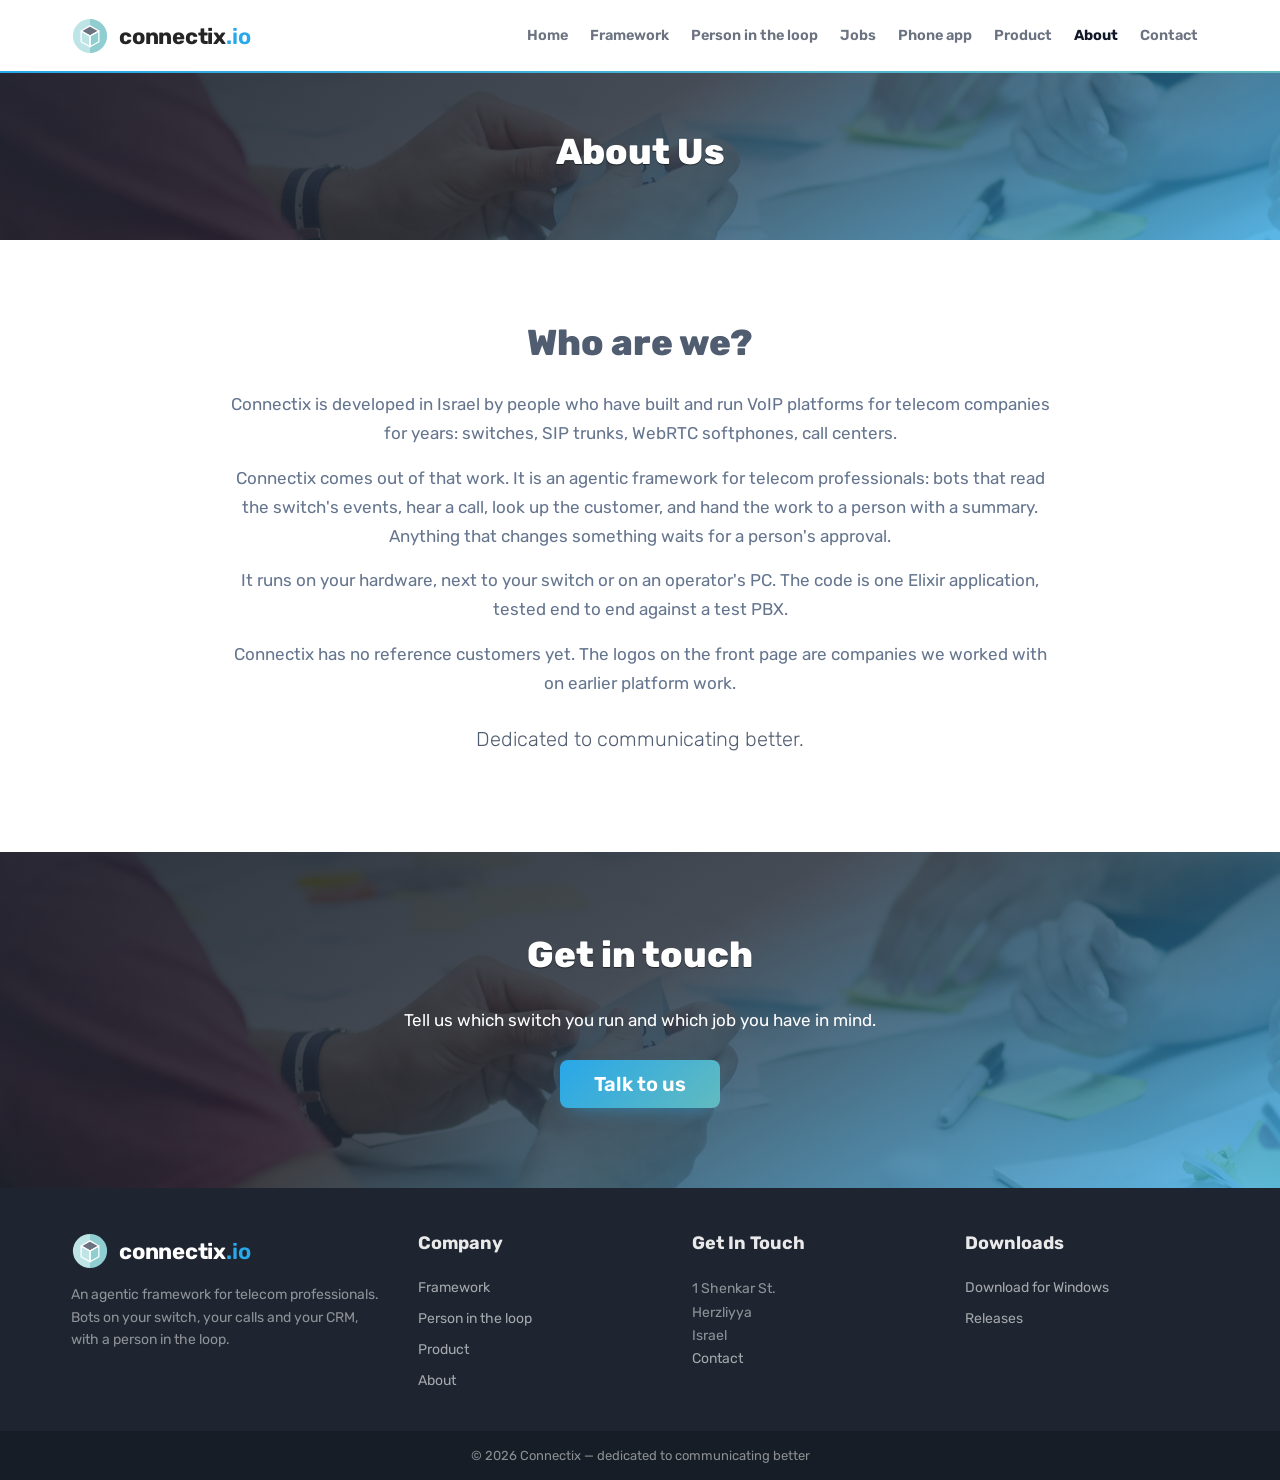
==== about.html @ 9d8bb8f0 "The site describes the code: an agentic framework for telecom professionals Front page: versioned bo" ====
<!DOCTYPE html>
<html lang="en">
<head>
  <meta charset="utf-8">
  <meta name="viewport" content="width=device-width, initial-scale=1.0">
  <title>About Us | Connectix</title>
  <meta name="description" content="Connectix is a B2B API based communication platform as a service which enables IT, ITSP, telephony and CRM professionals to generate VoIP solutions.">
  <meta name="author" content="Connectix">
  <link rel="icon" href="favicon.ico" sizes="32x32">
  <link rel="icon" type="image/svg+xml" href="favicon.svg">
  <link rel="apple-touch-icon" href="apple-touch-icon.png">
  <link rel="preconnect" href="https://fonts.googleapis.com">
  <link rel="preconnect" href="https://fonts.gstatic.com" crossorigin>
  <link href="https://fonts.googleapis.com/css2?family=Rubik:wght@300;400;500;600;700;800&display=swap" rel="stylesheet">
  <link rel="stylesheet" href="assets/css/site.css">
</head>
<body class="about-page">

<header class="header">
  <div class="container">
    <a class="brand" href="index.html" aria-label="Connectix home"><img src="assets/images/connectix-mark.svg" alt="" width="38" height="38"><span class="wm">connectix<span class="tld">.io</span></span>
    </a>
    <button class="nav-toggle" type="button" aria-expanded="false" aria-controls="nav">
      <span></span><span></span><span></span><span class="sr-only">Toggle navigation</span>
    </button>
    <nav class="nav" id="nav" aria-label="Main">
      <ul>
        <li><a href="index.html">Home</a></li>
        <li><a href="index.html#framework">Framework</a></li>
        <li><a href="index.html#loop">Person in the loop</a></li>
        <li><a href="index.html#jobs">Jobs</a></li>
        <li><a href="index.html#app">Phone app</a></li>
        <li><a href="product.html">Product</a></li>
        <li><a href="about.html" aria-current="page">About</a></li>
        <li><a href="contact.html">Contact</a></li>
      </ul>
    </nav>
  </div>
</header>

<main>

  <section class="hero hero-small">
    <div class="container">
      <h1>About Us</h1>
    </div>
  </section>

  <!-- voipappz.com (branch rotem) about.html, "Who are we?", with the product named Connectix -->
  <section id="who" class="section">
    <div class="container prose center">
      <h2 class="title">Who are we?</h2>
      <p>Connectix is developed in Israel by people who have built and run VoIP platforms for telecom companies for years: switches, SIP trunks, WebRTC softphones, call centers.</p>
      <p>Connectix comes out of that work. It is an agentic framework for telecom professionals: bots that read the switch's events, hear a call, look up the customer, and hand the work to a person with a summary. Anything that changes something waits for a person's approval.</p>
      <p>It runs on your hardware, next to your switch or on an operator's PC. The code is one Elixir application, tested end to end against a test PBX.</p>
      <p>Connectix has no reference customers yet. The logos on the front page are companies we worked with on earlier platform work.</p>
      <p class="vision">Dedicated to communicating better.</p>
    </div>
  </section>

  <section class="cta">
    <div class="container">
      <h2 class="title">Get in touch</h2>
      <p>Tell us which switch you run and which job you have in mind.</p>
      <a class="btn btn-cta btn-lg" href="contact.html">Talk to us</a>
    </div>
  </section>

</main>

<footer class="footer">
  <div class="container top">
    <div>
      <a class="brand" href="index.html" aria-label="Connectix home"><img src="assets/images/connectix-mark.svg" alt="" width="38" height="38"><span class="wm">connectix<span class="tld">.io</span></span>
      </a>
      <p class="blurb">An agentic framework for telecom professionals. Bots on your switch, your calls and your CRM, with a person in the loop.</p>
    </div>
    <div>
      <h3>Company</h3>
      <ul>
        <li><a href="index.html#framework">Framework</a></li>
        <li><a href="index.html#loop">Person in the loop</a></li>
        <li><a href="product.html">Product</a></li>
        <li><a href="about.html">About</a></li>
      </ul>
    </div>
    <div>
      <h3>Get In Touch</h3>
      <address>
        1 Shenkar St.<br>
        Herzliyya<br>
        Israel
      </address>
      <ul>
        <li><a href="contact.html">Contact</a></li>
      </ul>
    </div>
    <div>
      <h3>Downloads</h3>
      <ul>
        <li><a href="https://github.com/connectix-io/releases">Download for Windows</a></li>
        <li><a href="https://github.com/connectix-io/releases">Releases</a></li>
      </ul>
    </div>
  </div>
  <div class="bottom">
    <div class="container">&copy; 2026 Connectix &mdash; dedicated to communicating better</div>
  </div>
</footer>

<script src="assets/js/site.js"></script>
</body>
</html>
---- assets/css/site.css ----
/* Connectix site. One stylesheet, no framework.
   The look follows voipappz.com (its styles.css and the inline overrides on
   its index.html): Rubik, slate hero, white/soft sections, dark footer.
   The logo mark's own colours (#BFE4E6 / #8FCDD0 / #6B7280) stay in the mark. */

:root {
  --title: #505c70;        /* section titles */
  --ink: #111827;          /* card headings */
  --copy: #65758e;         /* body text */
  --copy-2: #5f7186;
  --muted: #6b7280;
  --line: #e5e7eb;
  --line-2: #dbe4eb;
  --soft: #f8fafc;
  --white: #ffffff;
  --accent: #1C8FCB;       /* links, table header */
  --accent-hover: #28A7E9;
  --sky: #62BBBF;          /* card sub-titles and rules */
  --sky-2: #28A7E9;        /* icons, flow labels */
  --light-blue: #a7ecef;   /* hero brand word, nav hover */
  --teal: #62BBBF;
  --navy: #1E2530;
  --slate: #65758e;
  --header: rgba(255, 255, 255, .92);
  --header-solid: #ffffff;
  --footer: #1E2530;
  --bottom: #171d26;
  --max: 1170px;
  --gutter: 16px;
  --font: 'Rubik', -apple-system, BlinkMacSystemFont, 'Segoe UI', 'Helvetica Neue', sans-serif;
}

*, *::before, *::after { box-sizing: border-box; }

html { -webkit-text-size-adjust: 100%; scroll-behavior: smooth; }
@media (prefers-reduced-motion: reduce) { html { scroll-behavior: auto; } }

body {
  margin: 0;
  font-family: var(--font);
  font-size: 16px;
  line-height: 1.5;
  color: var(--copy);
  background: var(--white);
  -webkit-font-smoothing: antialiased;
  -moz-osx-font-smoothing: grayscale;
}

h1, h2, h3, h4 { font-family: var(--font); color: var(--title); line-height: 1.25; margin: 0 0 14px; font-weight: 800; }
h1 { font-size: 36px; }
h2 { font-size: 30px; }
h3 { font-size: 20px; font-weight: 600; }
h4 { font-size: 17px; font-weight: 600; color: var(--ink); }
p { margin: 0 0 16px; line-height: 1.6; }
a { color: var(--accent); text-decoration: none; }
a:hover, a:focus { color: var(--accent-hover); text-decoration: underline; }
ul { margin: 0 0 16px; padding-left: 20px; }
li { margin-bottom: 6px; }
img, svg { max-width: 100%; }
code {
  font-family: ui-monospace, SFMono-Regular, Menlo, Consolas, monospace;
  font-size: .92em;
  background: var(--soft);
  padding: 1px 5px;
  border-radius: 4px;
  color: var(--ink);
}
table { border-collapse: collapse; }

.container { max-width: var(--max); margin: 0 auto; padding: 0 var(--gutter); }
.center { text-align: center; }
.narrow { max-width: 820px; margin-left: auto; margin-right: auto; }
.sr-only {
  position: absolute; width: 1px; height: 1px; padding: 0; margin: -1px;
  overflow: hidden; clip: rect(0, 0, 0, 0); white-space: nowrap; border: 0;
}
:focus-visible { outline: 3px solid var(--light-blue); outline-offset: 2px; }

/* ----- Header (voipappz: dark bar, white logo, uppercase 13px links) ----- */

.header {
  position: sticky;
  top: 0;
  z-index: 40;
  background: var(--header);
  color: #fff;
}
.header .container {
  display: flex;
  align-items: center;
  justify-content: space-between;
  min-height: 72px;
  position: relative;
}
.brand { display: inline-flex; align-items: center; color: #fff; }
.brand:hover, .brand:focus { text-decoration: none; }
.brand svg { height: 44px; width: auto; display: block; }
.brand .word { font-family: var(--font); font-weight: 600; letter-spacing: .01em; }

.nav-toggle {
  display: none;
  background: none;
  border: 0;
  padding: 8px;
  cursor: pointer;
}
.nav-toggle span { display: block; width: 22px; height: 3px; background: rgba(255, 255, 255, .6); margin: 4px 0; border-radius: 1px; }
.nav-toggle:hover span { background: #fff; }

.nav ul { list-style: none; margin: 0; padding: 0; display: flex; align-items: center; }
.nav li { margin: 0; }
.nav a {
  display: block;
  padding: 10px 11px;
  color: #fff;
  font-size: 13px;
  font-weight: 400;
  text-transform: uppercase;
  letter-spacing: .02em;
  white-space: nowrap;
}
.nav a:hover, .nav a:focus { color: var(--light-blue); text-decoration: none; }
.nav a[aria-current="page"] { color: var(--light-blue); font-weight: 700; }

@media (max-width: 991px) {
  .nav-toggle { display: block; }
  .nav {
    position: absolute;
    left: 0; right: 0; top: 100%;
    background: var(--header-solid);
    border-top: 1px solid rgba(255, 255, 255, .08);
    display: none;
  }
  .nav.is-open { display: block; }
  .nav ul { flex-direction: column; align-items: stretch; padding: 6px var(--gutter) 12px; }
  .nav a { padding: 12px 8px; font-size: 14px; }
}

/* ----- Buttons ----- */

.btn {
  display: inline-block;
  padding: 10px 30px;
  border-radius: 4px;
  font-weight: 400;
  font-size: 16px;
  line-height: 1.4;
  border: 1px solid transparent;
  cursor: pointer;
  text-decoration: none;
}
.btn:hover, .btn:focus { text-decoration: none; }
.btn-secondary { background: var(--slate); color: #fff; }
.btn-secondary:hover, .btn-secondary:focus { background: var(--title); color: #fff; }
.btn-ghost { background: transparent; color: #fff; border-color: rgba(255, 255, 255, .6); }
.btn-ghost:hover, .btn-ghost:focus { border-color: #fff; color: #fff; }
.btn-lg { font-size: 20px; padding: 10px 34px; }
.actions { display: flex; flex-wrap: wrap; gap: 12px; }
.actions.center { justify-content: center; }

/* ----- Hero (voipappz .home-promo: slate, white text, brand word in light blue) ----- */

.hero {
  background: var(--slate);
  color: #fff;
  padding: 70px 0 60px;
  text-align: center;
}
.hero .brand-word {
  display: block;
  font-size: 56px;
  font-weight: 800;
  color: var(--light-blue);
  text-shadow: 0 1px 1px rgba(0, 0, 0, .5);
  margin: 0 0 18px;
  line-height: 1.1;
}
.hero h1 {
  color: #fff;
  font-size: 26px;
  font-weight: 800;
  text-shadow: 0 1px 1px rgba(0, 0, 0, .5);
  margin: 0 0 16px;
}
.hero .lead {
  max-width: 760px;
  margin: 0 auto 36px;
  font-size: 18px;
  line-height: 1.55;
  font-weight: 400;
  color: #fff;
}
.hero .btn-note { display: block; margin-top: 12px; font-size: 13px; color: rgba(255, 255, 255, .85); }
/* the slanted tail under the hero, as voipappz's header triangle */
.hero-tail {
  height: 160px;
  background: var(--slate);
  clip-path: polygon(0 0, 100% 0, 50% 100%);
  margin-bottom: 20px;
}
.hero-small { padding: 56px 0 50px; }
.hero-small h1 { font-size: 36px; }
.hero-small .lead { margin-bottom: 0; }

@media (max-width: 767px) {
  .hero { padding: 48px 0 44px; }
  .hero .brand-word { font-size: 42px; }
  .hero h1 { font-size: 22px; }
  .hero .lead { font-size: 16px; }
  .hero-tail { height: 80px; }
  .hero-small h1 { font-size: 28px; }
  h1 { font-size: 30px; }
  h2 { font-size: 26px; }
}

/* ----- Sections ----- */

.section { padding: 80px 0; }
.section-soft { background: var(--soft); }
.section .title { text-align: center; font-size: 36px; font-weight: 800; color: var(--title); margin-bottom: 25px; }
.section .title.small { font-size: 24px; margin: 34px 0 8px; }
.section .intro { text-align: center; max-width: 820px; margin: 0 auto 50px; font-size: 20px; font-weight: 300; color: var(--copy); line-height: 1.5; }
.section .intro.tight { margin-bottom: 24px; font-size: 16px; font-weight: 400; }
.triband-hr { height: 1px; border: 0; background: #eee; margin: 40px 0; }
.wide-hr { width: 80%; height: 1px; border: 0; background: var(--line); margin: 30px auto; }
@media (max-width: 767px) {
  .section { padding: 56px 0; }
  .section .title { font-size: 1.8rem; margin-bottom: 20px; }
  .section .intro { font-size: 1rem; margin-bottom: 30px; }
}

/* ----- Grids ----- */

.grid { display: grid; gap: 22px; grid-template-columns: 1fr; }
@media (min-width: 640px) { .grid-2, .grid-3, .grid-4, .grid-5 { grid-template-columns: repeat(2, minmax(0, 1fr)); } }
@media (min-width: 992px) {
  .grid-3 { grid-template-columns: repeat(3, minmax(0, 1fr)); }
  .grid-4 { grid-template-columns: repeat(4, minmax(0, 1fr)); }
  .grid-5 { grid-template-columns: repeat(5, minmax(0, 1fr)); }
}

/* ----- Items (voipappz .item-inner: icon, sub-title, short rule, desc) ----- */

.item { text-align: center; padding: 22px 24px; }
.item .icon {
  width: 48px; height: 48px;
  margin: 0 auto 15px;
  display: grid; place-items: center;
  color: var(--sky-2);
}
.item .icon svg { width: 44px; height: 44px; fill: none; stroke: currentColor; stroke-width: 1.3; stroke-linecap: round; stroke-linejoin: round; }
.item .icon.small svg { width: 25px; height: 25px; stroke-width: 1.8; }
.item h3 { font-size: 18px; line-height: 1.35; font-weight: 600; color: var(--sky); margin: 0 0 6px; }
.item h3.upper { text-transform: uppercase; }
.item hr { width: 42px; height: 1px; border: 0; background: var(--sky); margin: 15px auto 6px; }
.item p { font-size: 15px; line-height: 1.65; color: var(--copy); padding-top: 8px; margin: 0; }
@media (max-width: 767px) { .item { padding: 20px 8px; } }

/* "Who uses" columns */
.who h4 { font-size: 18px; line-height: 1.35; color: var(--sky-2); font-weight: 600; margin-bottom: 10px; }
.who p { color: var(--muted); font-size: 15px; line-height: 1.65; }
.who .grid > div { padding: 10px 0; }

/* flow cards */
.flow-card { padding: 22px 18px; }
.flow-card .flow-label { color: var(--sky-2); font-size: 11px; font-weight: 700; letter-spacing: .09em; text-transform: uppercase; margin-bottom: 9px; }
.flow-card h4 { color: var(--ink); font-size: 17px; line-height: 1.35; margin: 0 0 9px; }
.flow-card p { color: var(--muted); font-size: 14px; line-height: 1.6; margin: 0; }

.release-path-label { margin: 26px auto 8px; color: var(--ink); font-size: 14px; font-weight: 600; text-align: center; }
.release-path {
  display: flex; flex-wrap: wrap; justify-content: center; align-items: center;
  gap: 8px 12px; max-width: 980px; margin: 0 auto;
  color: #566579; font-size: 13px; font-weight: 600; line-height: 1.55; text-align: center;
}
.release-path b { color: var(--sky-2); font-size: 18px; font-weight: 400; }

/* ----- Testimonials ----- */

.quote-card { padding: 10px 20px 20px; }
.quote-card blockquote {
  position: relative;
  margin: 0 0 18px;
  padding: 0 0 0 34px;
  font-size: 15px;
  line-height: 1.7;
  color: var(--copy);
}
.quote-card blockquote::before {
  content: '\201C';
  position: absolute; left: 0; top: -8px;
  font-size: 44px; line-height: 1; color: var(--light-blue); font-family: Georgia, serif;
}
.quote-card .name { margin: 0; padding-left: 34px; color: var(--title); font-weight: 600; font-size: 14px; }
.quote-card .source-title { display: block; font-weight: 400; color: var(--copy); font-size: 13px; }

/* ----- Pricing (voipappz inline table styles) ----- */

.pricing-lead { text-align: center; font-size: 18px; font-weight: 300; color: var(--copy); max-width: 820px; margin: 0 auto 28px; }
.pricing-table { max-width: 980px; margin: 0 auto 18px; border: 1px solid var(--line-2); border-radius: 8px; overflow-x: auto; }
.pricing-row { display: grid; grid-template-columns: 1.05fr 1.25fr 1.15fr 1.2fr 1.2fr; min-width: 680px; align-items: center; }
.pricing-row > span { padding: 14px 12px; border-right: 1px solid var(--line-2); color: var(--ink); font-size: 14px; text-align: center; }
.pricing-row > span:last-child { border-right: 0; }
.pricing-row.head { background: var(--accent); }
.pricing-row.head > span { color: #fff; font-weight: 700; font-size: 13px; }
.pricing-row:not(.head):nth-child(even) { background: var(--soft); }
.pricing-row .tier { font-weight: 600; }
.included { max-width: 940px; margin: 26px auto 20px; }
.included h4 { margin: 0 0 12px; color: var(--ink); font-size: 18px; font-weight: 600; }
.included table { width: 100%; border: 1px solid var(--line-2); background: #fff; }
.included th, .included td { padding: 12px 14px; border-bottom: 1px solid var(--line-2); color: var(--muted); font-size: 14px; line-height: 1.5; text-align: left; vertical-align: top; }
.included th { width: 24%; color: var(--ink); font-weight: 600; background: var(--soft); }
.included tr:last-child th, .included tr:last-child td { border-bottom: 0; }
.pricing-notes { max-width: 940px; margin: 0 auto 24px; color: var(--copy); font-size: 15px; }
.pricing-notes p { margin: 0 0 8px; }
@media (max-width: 640px) {
  .pricing-table { border: 0; border-radius: 0; overflow: visible; }
  .pricing-row.head { display: none; }
  .pricing-row { min-width: 0; grid-template-columns: repeat(2, minmax(0, 1fr)); margin: 0 0 10px; overflow: hidden; border: 1px solid var(--line-2); border-radius: 7px; }
  .pricing-row > span { min-height: 60px; padding: 9px 10px; border-right: 1px solid var(--line-2); border-bottom: 1px solid var(--line-2); text-align: left; }
  .pricing-row > span:nth-child(even) { border-right: 0; }
  .pricing-row > span:nth-last-child(-n+2) { border-bottom: 0; }
  .pricing-row .tier { grid-column: 1 / -1; min-height: 0; padding: 10px 12px; background: var(--accent); color: #fff; border: 0; text-align: center; }
  .pricing-row > span:not(.tier)::before { content: attr(data-label); display: block; margin-bottom: 4px; color: var(--copy); font-size: 10px; font-weight: 700; letter-spacing: .04em; text-transform: uppercase; }
  .included th, .included td { display: block; width: 100%; }
  .included th { padding-bottom: 5px; border-bottom: 0; }
  .included td { padding-top: 3px; }
}

/* ----- FAQ (voipappz .indiv-faq, as <details>) ----- */

.faq { max-width: 980px; margin: 0 auto; border-top: 1px solid #d8e1e8; }
.faq-title { max-width: 980px; margin: 0 auto 26px; text-align: left; }
.faq details { border-bottom: 1px solid #d8e1e8; }
.faq summary {
  list-style: none;
  cursor: pointer;
  position: relative;
  padding: 20px 52px 20px 0;
  color: var(--ink);
  font-size: 17px;
  font-weight: 600;
  line-height: 1.4;
}
.faq summary::-webkit-details-marker { display: none; }
.faq summary::after {
  content: '+';
  position: absolute; right: 8px; top: 50%;
  transform: translateY(-50%);
  width: 28px; height: 28px;
  border: 1px solid var(--line-2); border-radius: 50%;
  text-align: center; line-height: 26px;
  color: var(--accent); font-weight: 400; font-size: 20px;
}
.faq details[open] summary::after { content: '\2212'; }
.faq details p { padding: 0 52px 22px 0; margin: 0; color: var(--muted); font-size: 15px; line-height: 1.75; }
.faq-note { max-width: 980px; margin: 18px auto 0; color: var(--muted); font-size: 14px; line-height: 1.65; }
@media (max-width: 767px) {
  .faq summary { padding: 17px 42px 17px 0; font-size: 16px; }
  .faq details p { padding: 0 40px 19px 0; font-size: 14px; }
}

/* ----- Customers (voipappz #logos: grayscale, .64 opacity, 5 per row) ----- */

.logos .row {
  display: flex; flex-wrap: wrap; justify-content: center; align-items: center;
  gap: 18px 44px;
  max-width: 1000px; margin: 0 auto;
}
.logos .row > * { flex: 0 0 auto; }
.logos img {
  display: block;
  width: auto;
  filter: grayscale(100%);
  opacity: .64;
  transition: filter .2s ease, opacity .2s ease, transform .2s ease;
}
.logos img:hover { filter: none; opacity: 1; transform: translateY(-2px); }
.logos .wordmark { display: inline-block; color: var(--title); font-size: 20px; font-weight: 700; letter-spacing: .01em; line-height: 1.25; white-space: nowrap; }
.logos .wordmark.long { font-size: 17px; white-space: normal; text-align: center; }
@media (max-width: 767px) {
  .logos .row { gap: 14px 22px; }
  .logos img { max-height: 40px; }
}
@media (prefers-reduced-motion: reduce) { .logos img { transition: none; } }

/* ----- Get in touch (voipappz .cta-section) ----- */

.cta {
  background: var(--slate);
  color: #fff;
  padding: 80px 0;
  text-align: center;
}
.cta .title { color: #fff; font-size: 36px; font-weight: 800; text-shadow: 0 1px 1px rgba(0, 0, 0, .5); margin: 0 0 30px; }
.cta .contact-info { font-size: 24px; margin-bottom: 26px; }
.cta .contact-info span { display: block; }
.cta .contact-info .intro { font-size: 16px; color: rgba(255, 255, 255, .85); margin-bottom: 6px; }
.cta .contact-info a:hover { color: #fff; }
.cta p { max-width: 720px; margin: 0 auto 26px; font-size: 17px; }
.cta .btn-note { display: block; margin-top: 12px; font-size: 13px; color: rgba(255, 255, 255, .85); }

/* ----- Product page feature blocks ----- */

.feature { padding: 56px 0; border-top: 1px solid var(--line); }
.feature .inner { display: grid; gap: 28px 48px; grid-template-columns: 1fr; align-items: start; }
@media (min-width: 900px) { .feature .inner { grid-template-columns: minmax(0, 5fr) minmax(0, 7fr); } }
.feature .label { color: var(--sky-2); font-size: 12px; font-weight: 700; letter-spacing: .1em; text-transform: uppercase; margin-bottom: 8px; }
.feature h2 { font-size: 26px; color: var(--title); }
.feature .summary { font-size: 17px; }
.feature .facts { margin: 0; padding: 0; list-style: none; }
.feature .facts li { position: relative; padding-left: 24px; margin-bottom: 10px; font-size: 15px; line-height: 1.65; }
.feature .facts li::before { content: ''; position: absolute; left: 0; top: 9px; width: 10px; height: 10px; border-radius: 50%; background: var(--sky); }
.feature .facts strong { color: var(--ink); font-weight: 600; }
.feature .wire { grid-column: 1 / -1; margin: 0; }

.wire {
  margin: 0 0 14px;
  padding: 18px 22px;
  background: #1b2430;
  color: #cfe0f0;
  border: 1px solid rgba(40, 167, 233, .18);
  border-radius: 12px;
  font-family: ui-monospace, SFMono-Regular, Menlo, Consolas, monospace;
  font-size: 13.5px;
  line-height: 1.7;
  overflow-x: auto;
  white-space: pre;
}
.wire .k { color: #7ee0b8; }

.note {
  border-left: 4px solid var(--sky);
  background: var(--soft);
  padding: 14px 18px;
  border-radius: 0 4px 4px 0;
  font-size: 15px;
  margin: 0 0 18px;
}
.note p:last-child { margin-bottom: 0; }

/* ----- Prose (about) ----- */

.prose { max-width: 860px; margin: 0 auto; }
.prose h2 { font-size: 24px; margin-top: 36px; }
.prose h2:first-child { margin-top: 0; }
.prose p, .prose li { font-size: 17px; line-height: 1.7; }
.prose .vision { font-size: 20px; font-weight: 300; color: var(--title); margin-top: 24px; }

/* ----- Footer (voipappz footer.html) ----- */

.footer { background: var(--footer); color: rgba(255, 255, 255, .5); font-size: 14px; }
.footer .container.top { display: grid; gap: 30px; grid-template-columns: 1fr; padding-top: 44px; padding-bottom: 30px; }
@media (min-width: 768px) { .footer .container.top { grid-template-columns: 1.3fr 1fr 1fr 1fr; } }
.footer h3 { color: rgba(255, 255, 255, .9); font-size: 18px; font-weight: 700; margin: 0 0 22px; }
.footer ul { list-style: none; margin: 0; padding: 0; }
.footer li { margin-bottom: 10px; }
.footer a { color: rgba(255, 255, 255, .6); }
.footer a:hover, .footer a:focus { color: var(--light-blue); text-decoration: none; }
.footer .brand { margin-bottom: 14px; }
.footer .brand svg { height: 48px; }
.footer .blurb { max-width: 360px; line-height: 1.6; }
.footer address { font-style: normal; line-height: 1.7; }
.footer .bottom { background: var(--bottom); padding: 15px; font-size: 13px; color: rgba(255, 255, 255, .5); text-align: center; }

/* ----- The Connectix identity (va-voipappz.com, branch single-page-site):
   white header with a blue-to-teal rule, the mark and the connectix.io
   wordmark, gradient buttons, a navy hero. No orange. ----- */

.header { color: var(--ink); backdrop-filter: blur(10px); border-bottom: 1px solid var(--line); }
.header::after { content: ""; position: absolute; left: 0; right: 0; bottom: -1px; height: 2px; background: linear-gradient(90deg, var(--sky-2), var(--teal)); }
.brand { gap: 10px; color: var(--ink); }
.brand img { width: 38px; height: 38px; display: block; }
.wm { font-size: 22px; font-weight: 700; letter-spacing: -.01em; color: #252525; }
.wm .tld { color: var(--sky-2); font-weight: 600; }
.footer .wm { color: #fff; }
.nav a { color: #6b7280; font-size: 14.5px; font-weight: 600; text-transform: none; letter-spacing: 0; }
.nav a:hover, .nav a:focus, .nav a[aria-current="page"] { color: var(--ink); }
.nav-toggle span { background: #6b7280; }
.nav-toggle:hover span { background: var(--ink); }
@media (max-width: 991px) { .nav { border-top: 1px solid var(--line); } }

.btn { border-radius: 8px; font-weight: 600; }
.btn-cta { background: linear-gradient(135deg, var(--sky-2) 0%, var(--teal) 100%); border: 0; color: #fff; box-shadow: 0 8px 20px -10px rgba(40, 167, 233, .65); }
.btn-cta:hover, .btn-cta:focus { background: linear-gradient(135deg, var(--sky-2) 0%, var(--teal) 100%); filter: brightness(1.04); color: #fff; }
.nav .btn-cta, .header .btn-cta { color: #fff; }

.hero, .cta { position: relative; isolation: isolate; background: var(--navy) url('../images/connectix-hero.jpg') center / cover no-repeat; }
.hero::before, .cta::before { content: ""; position: absolute; inset: 0; z-index: -1; background: linear-gradient(150deg, rgba(30, 37, 48, .92) 0%, rgba(30, 37, 48, .82) 45%, rgba(40, 167, 233, .72) 100%); }
.hero-tail { display: none; }
.hero .brand-word { color: var(--light-blue); }
.cta .contact-info a { color: var(--light-blue); }
.btn-secondary { background: var(--navy); }
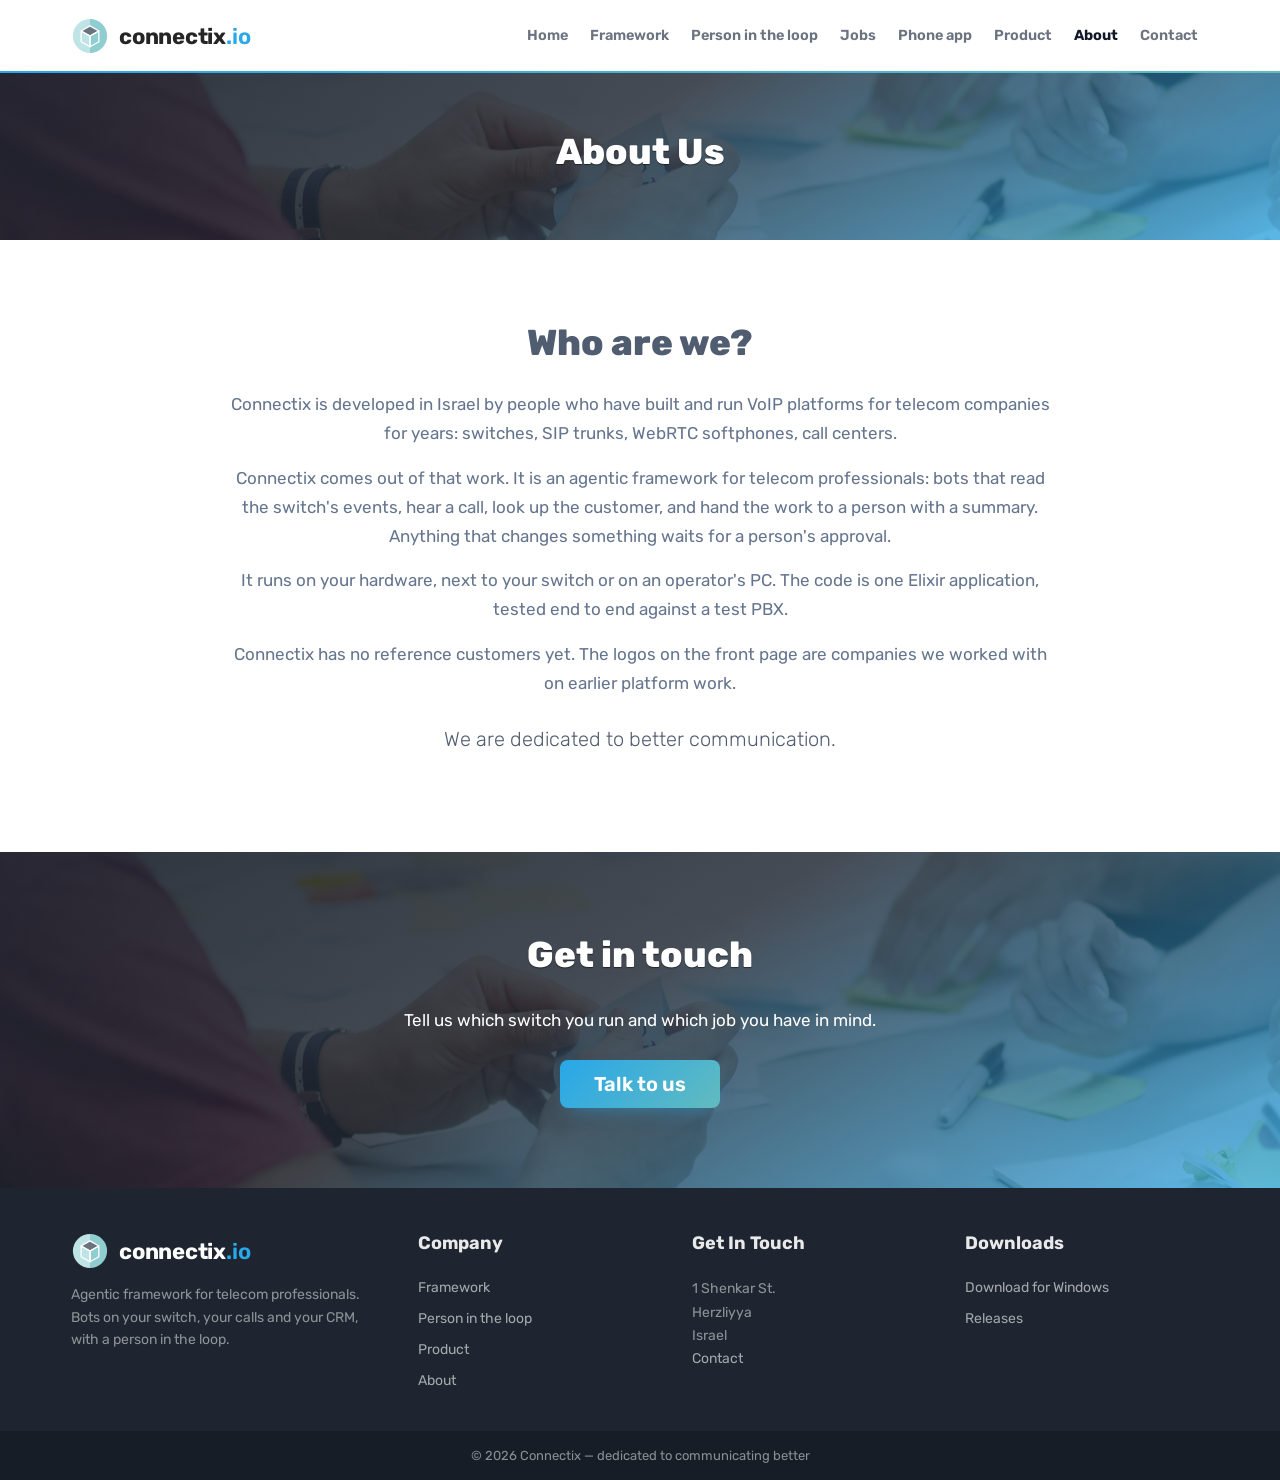
==== commit 6a3d5037: "Hero: Agentic framework for telecom professionals; we are dedicated to better communication Co-Autho" ====
--- a/about.html
+++ b/about.html
@@ -54,7 +54,7 @@
       <p>Connectix comes out of that work. It is an agentic framework for telecom professionals: bots that read the switch's events, hear a call, look up the customer, and hand the work to a person with a summary. Anything that changes something waits for a person's approval.</p>
       <p>It runs on your hardware, next to your switch or on an operator's PC. The code is one Elixir application, tested end to end against a test PBX.</p>
       <p>Connectix has no reference customers yet. The logos on the front page are companies we worked with on earlier platform work.</p>
-      <p class="vision">Dedicated to communicating better.</p>
+      <p class="vision">We are dedicated to better communication.</p>
     </div>
   </section>
 
@@ -73,7 +73,7 @@
     <div>
       <a class="brand" href="index.html" aria-label="Connectix home"><img src="assets/images/connectix-mark.svg" alt="" width="38" height="38"><span class="wm">connectix<span class="tld">.io</span></span>
       </a>
-      <p class="blurb">An agentic framework for telecom professionals. Bots on your switch, your calls and your CRM, with a person in the loop.</p>
+      <p class="blurb">Agentic framework for telecom professionals. Bots on your switch, your calls and your CRM, with a person in the loop.</p>
     </div>
     <div>
       <h3>Company</h3>
--- a/assets/css/site.css
+++ b/assets/css/site.css
@@ -491,3 +491,4 @@
 .hero .brand-word { color: var(--light-blue); }
 .cta .contact-info a { color: var(--light-blue); }
 .btn-secondary { background: var(--navy); }
+.hero .tagline { color: var(--light-blue); font-size: 19px; font-weight: 500; margin: 0 0 14px; }
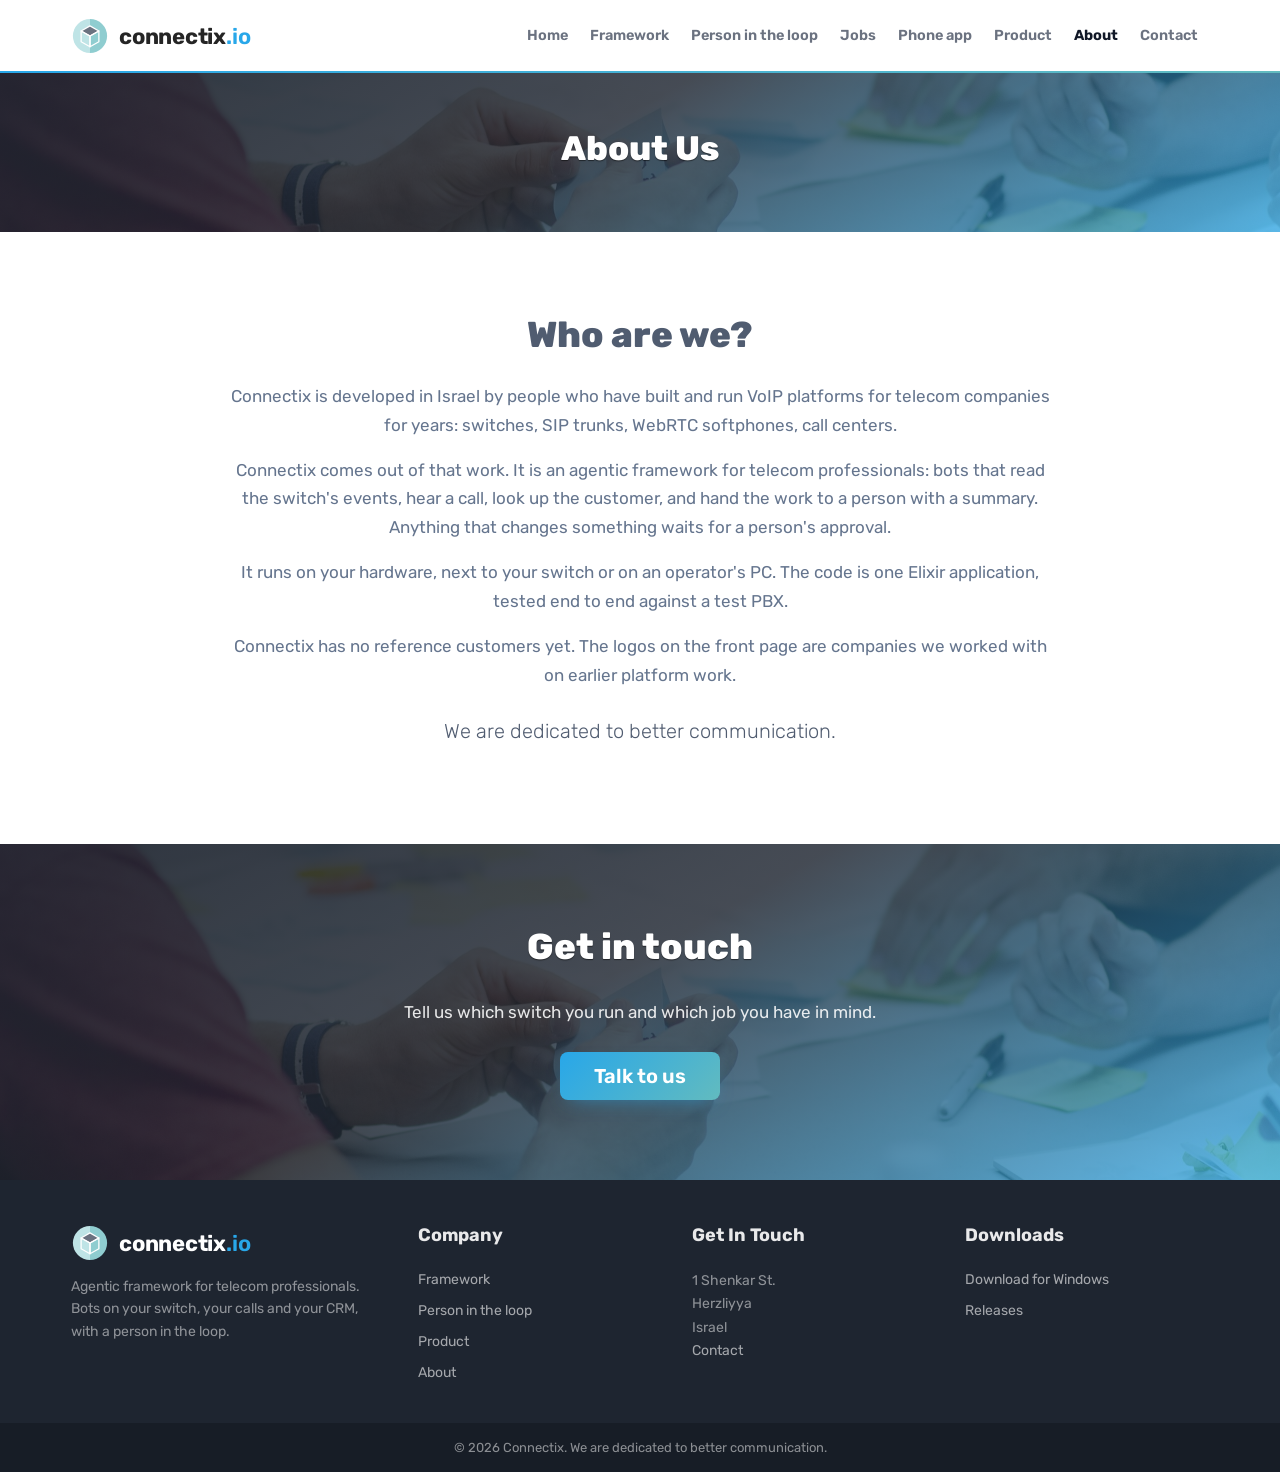
==== commit 6a3ace17: "Polish: headline first, even logo band, one-line Get in touch, consistent jobs The headline is large" ====
--- a/about.html
+++ b/about.html
@@ -104,7 +104,7 @@
     </div>
   </div>
   <div class="bottom">
-    <div class="container">&copy; 2026 Connectix &mdash; dedicated to communicating better</div>
+    <div class="container">&copy; 2026 Connectix. We are dedicated to better communication.</div>
   </div>
 </footer>
 
--- a/assets/css/site.css
+++ b/assets/css/site.css
@@ -492,3 +492,15 @@
 .cta .contact-info a { color: var(--light-blue); }
 .btn-secondary { background: var(--navy); }
 .hero .tagline { color: var(--light-blue); font-size: 19px; font-weight: 500; margin: 0 0 14px; }
+
+/* Polish: one size for every logo, so no mark shouts over the others. */
+.logos img { height: 40px; max-width: 132px; object-fit: contain; }
+.logos .wordmark, .logos .wordmark.long { font-size: 16px; color: #8a94a3; }
+@media (max-width: 767px) { .logos img { height: 30px; max-width: 104px; } .logos .wordmark { font-size: 14px; } }
+
+/* Polish: the headline is the message; the brand word sits above it, smaller. */
+.hero .brand-word { font-size: 44px; margin-bottom: 10px; }
+.hero h1 { font-size: 34px; line-height: 1.2; max-width: 820px; margin: 0 auto 12px; }
+@media (max-width: 767px) { .hero .brand-word { font-size: 34px; } .hero h1 { font-size: 26px; } }
+.cta p { color: rgba(255, 255, 255, .88); }
+@media (max-width: 520px) { .hero .actions .btn { width: 100%; max-width: 320px; text-align: center; } }
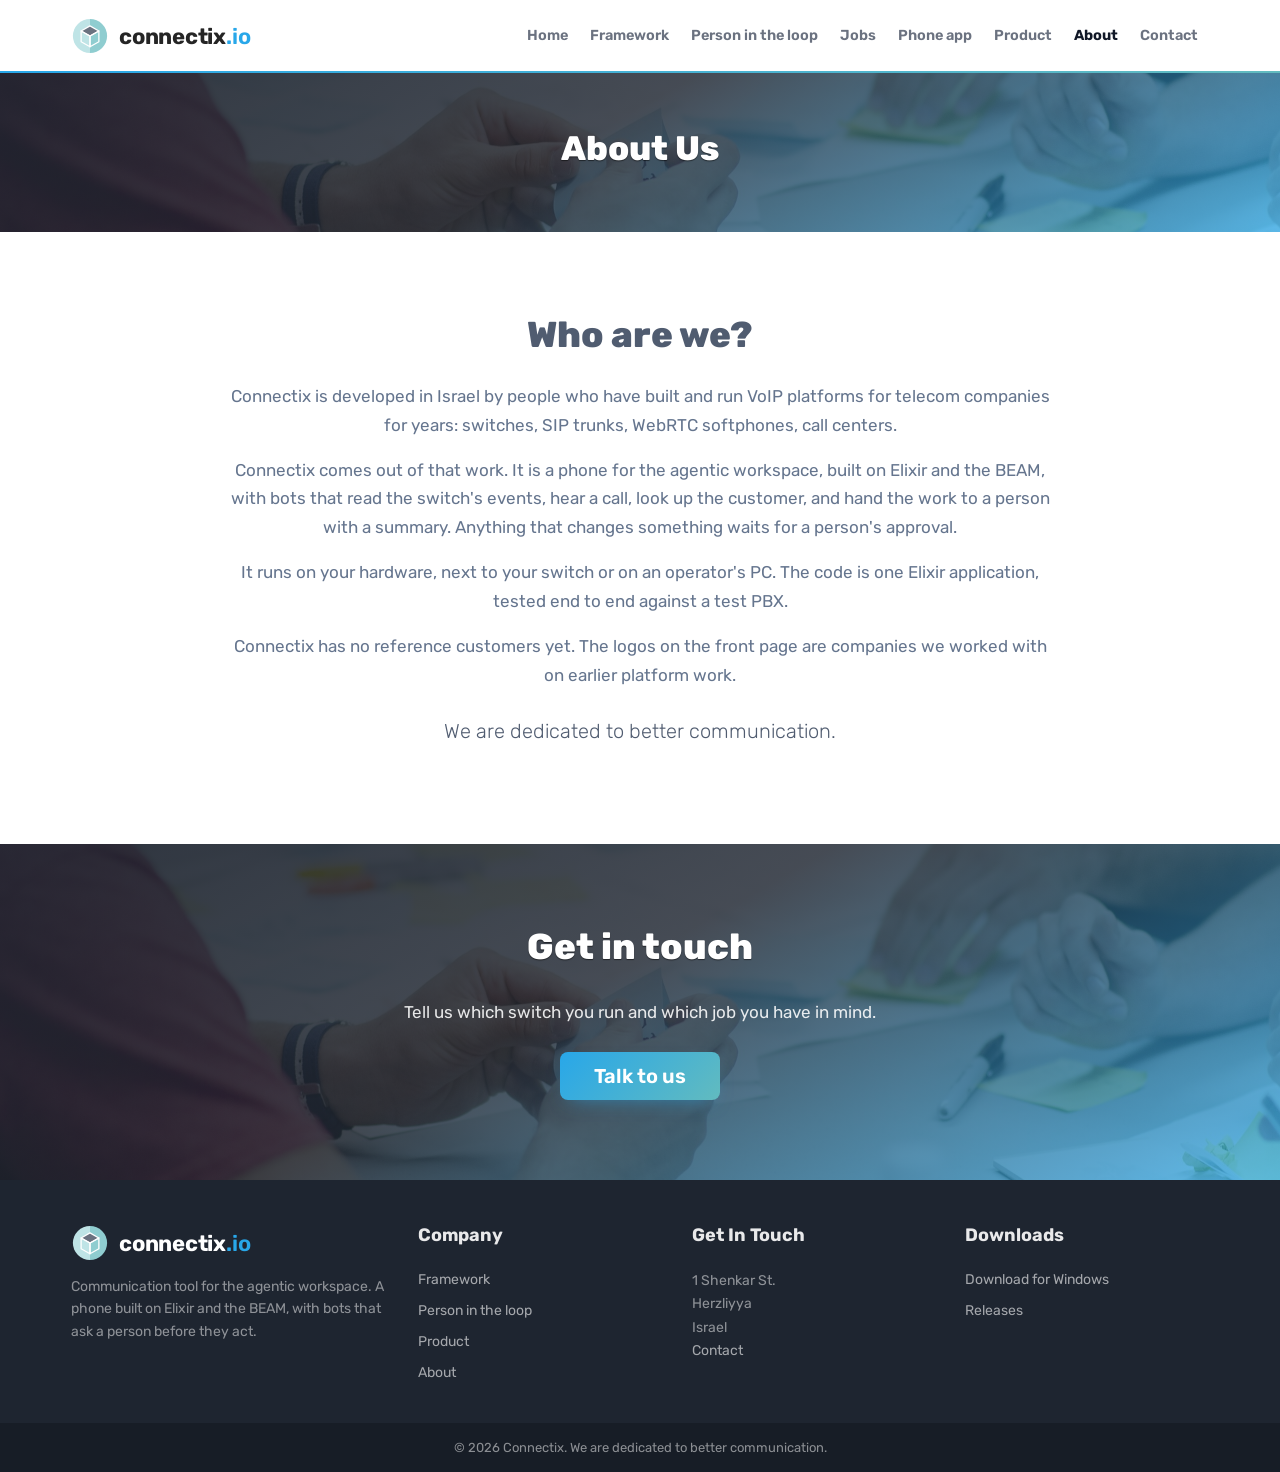
==== commit fd3e41ca: "The message: a communication tool for the agentic workspace, a phone built on Elixir and the BEAM Co" ====
--- a/about.html
+++ b/about.html
@@ -51,7 +51,7 @@
     <div class="container prose center">
       <h2 class="title">Who are we?</h2>
       <p>Connectix is developed in Israel by people who have built and run VoIP platforms for telecom companies for years: switches, SIP trunks, WebRTC softphones, call centers.</p>
-      <p>Connectix comes out of that work. It is an agentic framework for telecom professionals: bots that read the switch's events, hear a call, look up the customer, and hand the work to a person with a summary. Anything that changes something waits for a person's approval.</p>
+      <p>Connectix comes out of that work. It is a phone for the agentic workspace, built on Elixir and the BEAM, with bots that read the switch's events, hear a call, look up the customer, and hand the work to a person with a summary. Anything that changes something waits for a person's approval.</p>
       <p>It runs on your hardware, next to your switch or on an operator's PC. The code is one Elixir application, tested end to end against a test PBX.</p>
       <p>Connectix has no reference customers yet. The logos on the front page are companies we worked with on earlier platform work.</p>
       <p class="vision">We are dedicated to better communication.</p>
@@ -73,7 +73,7 @@
     <div>
       <a class="brand" href="index.html" aria-label="Connectix home"><img src="assets/images/connectix-mark.svg" alt="" width="38" height="38"><span class="wm">connectix<span class="tld">.io</span></span>
       </a>
-      <p class="blurb">Agentic framework for telecom professionals. Bots on your switch, your calls and your CRM, with a person in the loop.</p>
+      <p class="blurb">Communication tool for the agentic workspace. A phone built on Elixir and the BEAM, with bots that ask a person before they act.</p>
     </div>
     <div>
       <h3>Company</h3>
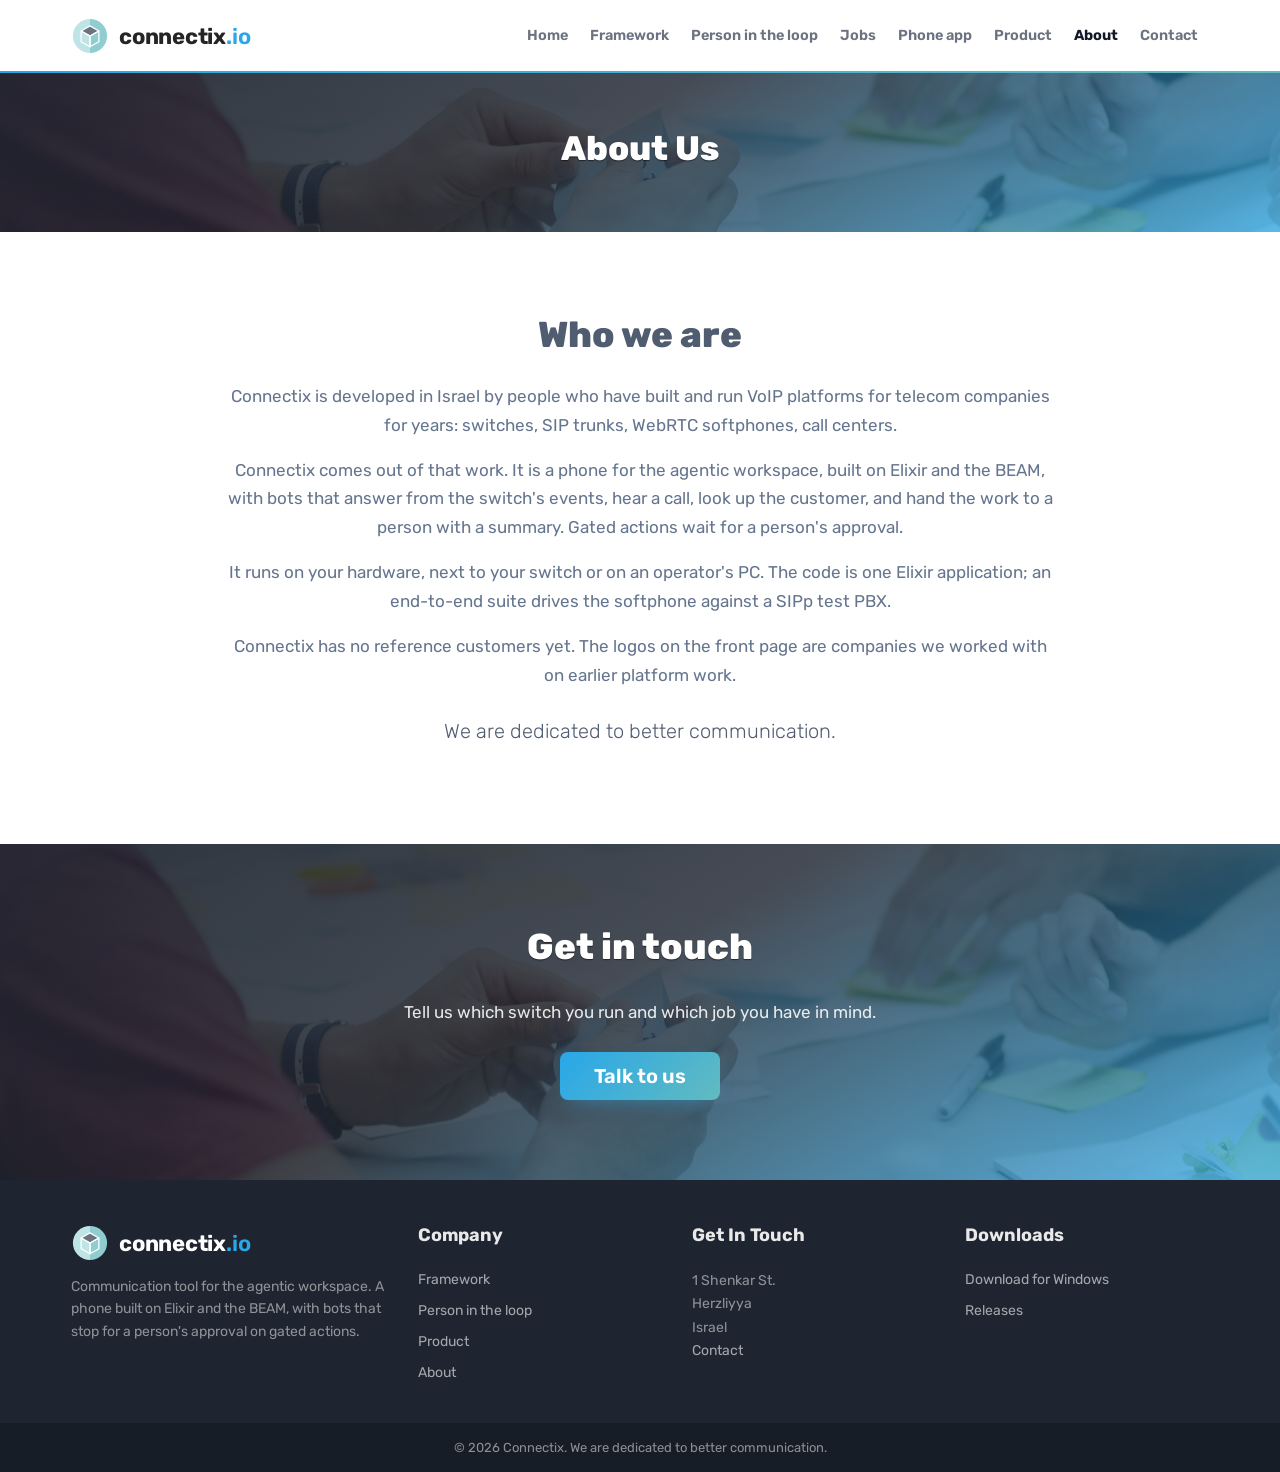
==== commit dbe085f7: "Site copy true to the code: Earshot call control planned, Fireberry lookup, reports job, WhatsApp, d" ====
--- a/about.html
+++ b/about.html
@@ -49,10 +49,10 @@
   <!-- voipappz.com (branch rotem) about.html, "Who are we?", with the product named Connectix -->
   <section id="who" class="section">
     <div class="container prose center">
-      <h2 class="title">Who are we?</h2>
+      <h2 class="title">Who we are</h2>
       <p>Connectix is developed in Israel by people who have built and run VoIP platforms for telecom companies for years: switches, SIP trunks, WebRTC softphones, call centers.</p>
-      <p>Connectix comes out of that work. It is a phone for the agentic workspace, built on Elixir and the BEAM, with bots that read the switch's events, hear a call, look up the customer, and hand the work to a person with a summary. Anything that changes something waits for a person's approval.</p>
-      <p>It runs on your hardware, next to your switch or on an operator's PC. The code is one Elixir application, tested end to end against a test PBX.</p>
+      <p>Connectix comes out of that work. It is a phone for the agentic workspace, built on Elixir and the BEAM, with bots that answer from the switch's events, hear a call, look up the customer, and hand the work to a person with a summary. Gated actions wait for a person's approval.</p>
+      <p>It runs on your hardware, next to your switch or on an operator's PC. The code is one Elixir application; an end-to-end suite drives the softphone against a SIPp test PBX.</p>
       <p>Connectix has no reference customers yet. The logos on the front page are companies we worked with on earlier platform work.</p>
       <p class="vision">We are dedicated to better communication.</p>
     </div>
@@ -73,7 +73,7 @@
     <div>
       <a class="brand" href="index.html" aria-label="Connectix home"><img src="assets/images/connectix-mark.svg" alt="" width="38" height="38"><span class="wm">connectix<span class="tld">.io</span></span>
       </a>
-      <p class="blurb">Communication tool for the agentic workspace. A phone built on Elixir and the BEAM, with bots that ask a person before they act.</p>
+      <p class="blurb">Communication tool for the agentic workspace. A phone built on Elixir and the BEAM, with bots that stop for a person's approval on gated actions.</p>
     </div>
     <div>
       <h3>Company</h3>
@@ -98,7 +98,7 @@
     <div>
       <h3>Downloads</h3>
       <ul>
-        <li><a href="https://github.com/connectix-io/releases">Download for Windows</a></li>
+        <li><a href="https://github.com/connectix-io/releases/releases/download/v0.1.17/Connectix_0.1.17_x64-setup.exe" download>Download for Windows</a></li>
         <li><a href="https://github.com/connectix-io/releases">Releases</a></li>
       </ul>
     </div>
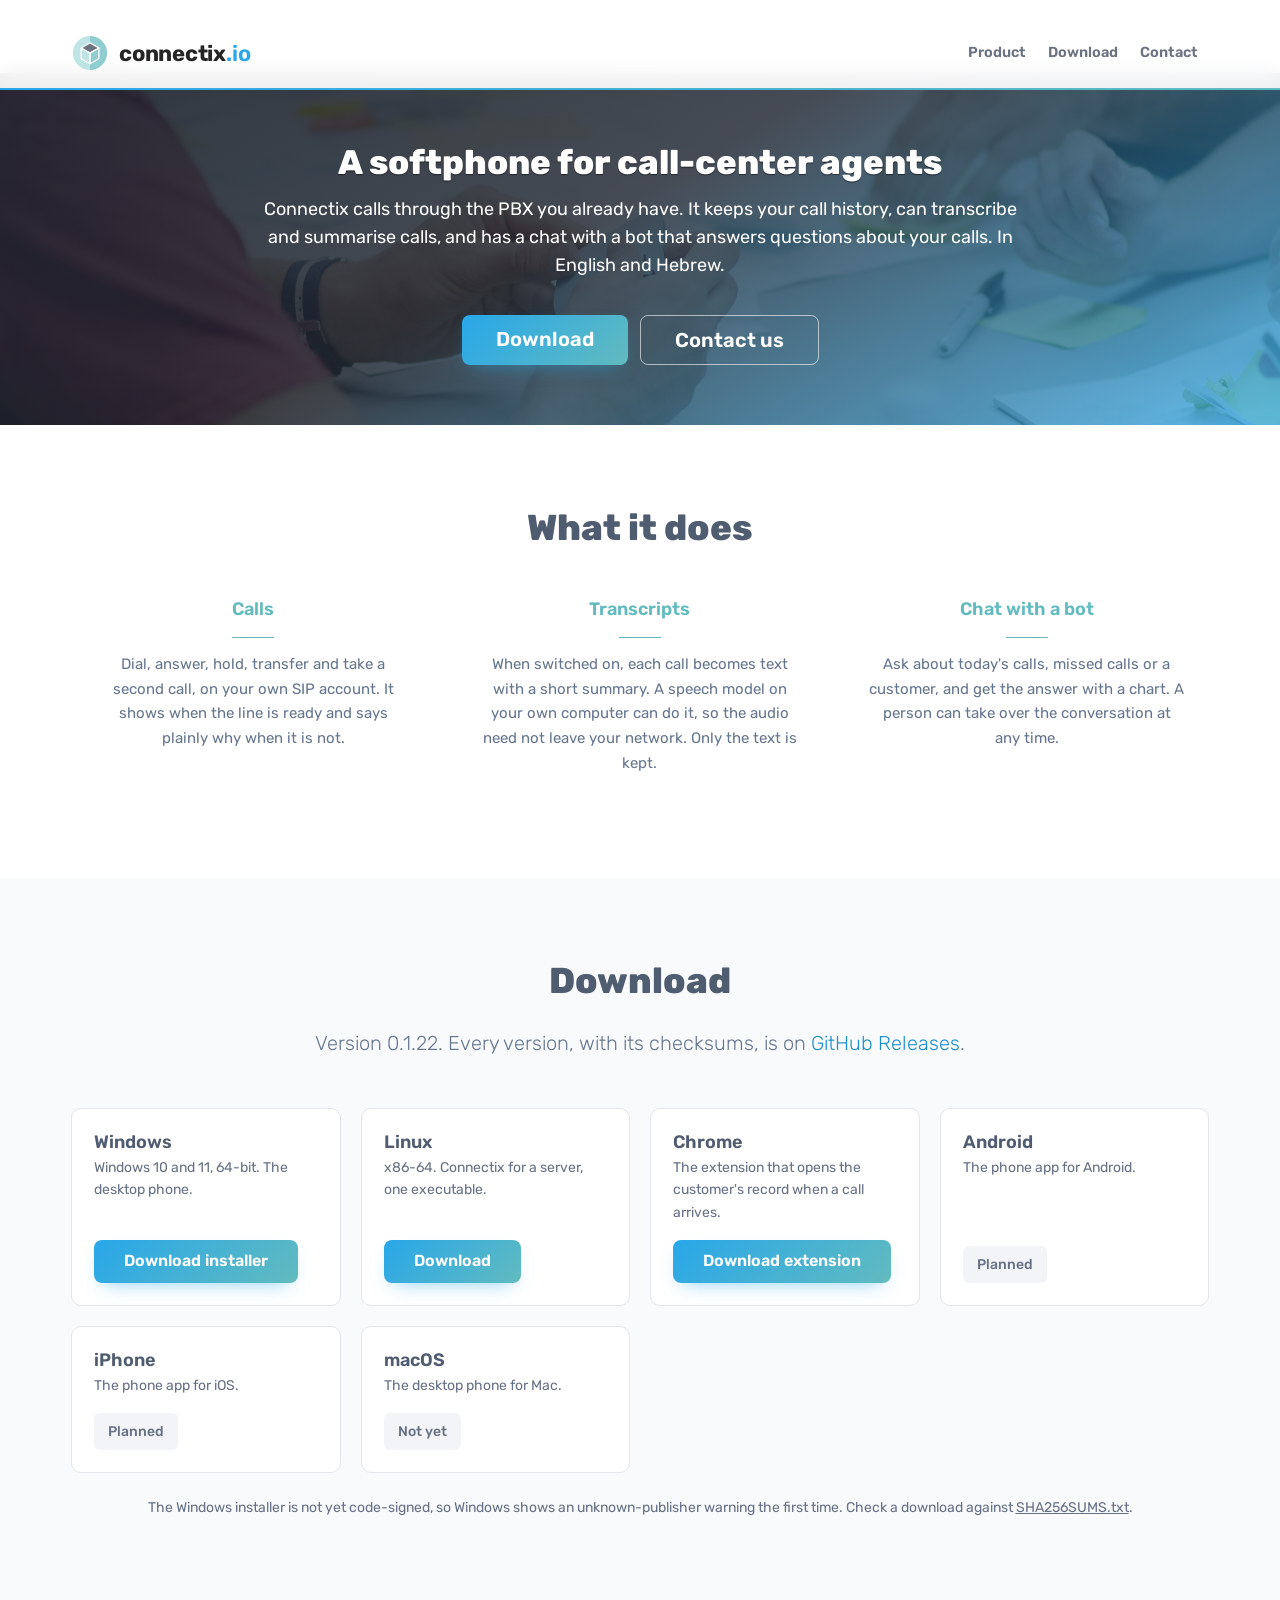
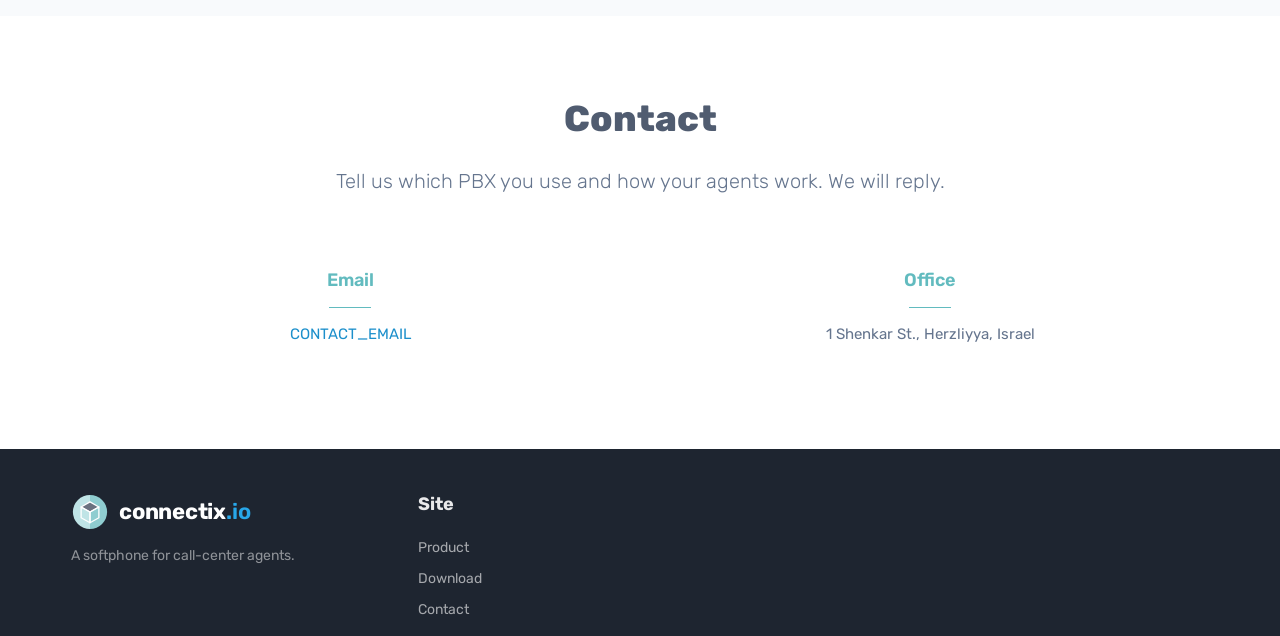
==== commit 67845f83: "One simple page: what it does, downloads for every platform, contact Windows installer, Linux execut" ====
--- a/about.html
+++ b/about.html
@@ -2,112 +2,9 @@
 <html lang="en">
 <head>
   <meta charset="utf-8">
-  <meta name="viewport" content="width=device-width, initial-scale=1.0">
-  <title>About Us | Connectix</title>
-  <meta name="description" content="Connectix is a B2B API based communication platform as a service which enables IT, ITSP, telephony and CRM professionals to generate VoIP solutions.">
-  <meta name="author" content="Connectix">
-  <link rel="icon" href="favicon.ico" sizes="32x32">
-  <link rel="icon" type="image/svg+xml" href="favicon.svg">
-  <link rel="apple-touch-icon" href="apple-touch-icon.png">
-  <link rel="preconnect" href="https://fonts.googleapis.com">
-  <link rel="preconnect" href="https://fonts.gstatic.com" crossorigin>
-  <link href="https://fonts.googleapis.com/css2?family=Rubik:wght@300;400;500;600;700;800&display=swap" rel="stylesheet">
-  <link rel="stylesheet" href="assets/css/site.css">
+  <title>Connectix</title>
+  <meta http-equiv="refresh" content="0; url=index.html#product">
+  <link rel="canonical" href="index.html#product">
 </head>
-<body class="about-page">
-
-<header class="header">
-  <div class="container">
-    <a class="brand" href="index.html" aria-label="Connectix home"><img src="assets/images/connectix-mark.svg" alt="" width="38" height="38"><span class="wm">connectix<span class="tld">.io</span></span>
-    </a>
-    <button class="nav-toggle" type="button" aria-expanded="false" aria-controls="nav">
-      <span></span><span></span><span></span><span class="sr-only">Toggle navigation</span>
-    </button>
-    <nav class="nav" id="nav" aria-label="Main">
-      <ul>
-        <li><a href="index.html">Home</a></li>
-        <li><a href="index.html#framework">Framework</a></li>
-        <li><a href="index.html#loop">Person in the loop</a></li>
-        <li><a href="index.html#jobs">Jobs</a></li>
-        <li><a href="index.html#app">Phone app</a></li>
-        <li><a href="product.html">Product</a></li>
-        <li><a href="about.html" aria-current="page">About</a></li>
-        <li><a href="contact.html">Contact</a></li>
-      </ul>
-    </nav>
-  </div>
-</header>
-
-<main>
-
-  <section class="hero hero-small">
-    <div class="container">
-      <h1>About Us</h1>
-    </div>
-  </section>
-
-  <!-- voipappz.com (branch rotem) about.html, "Who are we?", with the product named Connectix -->
-  <section id="who" class="section">
-    <div class="container prose center">
-      <h2 class="title">Who we are</h2>
-      <p>Connectix is developed in Israel by people who have built and run VoIP platforms for telecom companies for years: switches, SIP trunks, WebRTC softphones, call centers.</p>
-      <p>Connectix comes out of that work. It is a phone for the agentic workspace, built on Elixir and the BEAM, with bots that answer from the switch's events, hear a call, look up the customer, and hand the work to a person with a summary. Gated actions wait for a person's approval.</p>
-      <p>It runs on your hardware, next to your switch or on an operator's PC. The code is one Elixir application; an end-to-end suite drives the softphone against a SIPp test PBX.</p>
-      <p>Connectix has no reference customers yet. The logos on the front page are companies we worked with on earlier platform work.</p>
-      <p class="vision">We are dedicated to better communication.</p>
-    </div>
-  </section>
-
-  <section class="cta">
-    <div class="container">
-      <h2 class="title">Get in touch</h2>
-      <p>Tell us which switch you run and which job you have in mind.</p>
-      <a class="btn btn-cta btn-lg" href="contact.html">Talk to us</a>
-    </div>
-  </section>
-
-</main>
-
-<footer class="footer">
-  <div class="container top">
-    <div>
-      <a class="brand" href="index.html" aria-label="Connectix home"><img src="assets/images/connectix-mark.svg" alt="" width="38" height="38"><span class="wm">connectix<span class="tld">.io</span></span>
-      </a>
-      <p class="blurb">Communication tool for the agentic workspace. A phone built on Elixir and the BEAM, with bots that stop for a person's approval on gated actions.</p>
-    </div>
-    <div>
-      <h3>Company</h3>
-      <ul>
-        <li><a href="index.html#framework">Framework</a></li>
-        <li><a href="index.html#loop">Person in the loop</a></li>
-        <li><a href="product.html">Product</a></li>
-        <li><a href="about.html">About</a></li>
-      </ul>
-    </div>
-    <div>
-      <h3>Get In Touch</h3>
-      <address>
-        1 Shenkar St.<br>
-        Herzliyya<br>
-        Israel
-      </address>
-      <ul>
-        <li><a href="contact.html">Contact</a></li>
-      </ul>
-    </div>
-    <div>
-      <h3>Downloads</h3>
-      <ul>
-        <li><a href="https://github.com/connectix-io/releases/releases/download/v0.1.17/Connectix_0.1.17_x64-setup.exe" download>Download for Windows</a></li>
-        <li><a href="https://github.com/connectix-io/releases">Releases</a></li>
-      </ul>
-    </div>
-  </div>
-  <div class="bottom">
-    <div class="container">&copy; 2026 Connectix. We are dedicated to better communication.</div>
-  </div>
-</footer>
-
-<script src="assets/js/site.js"></script>
-</body>
+<body><p>This page moved to <a href="index.html#product">the home page</a>.</p></body>
 </html>
